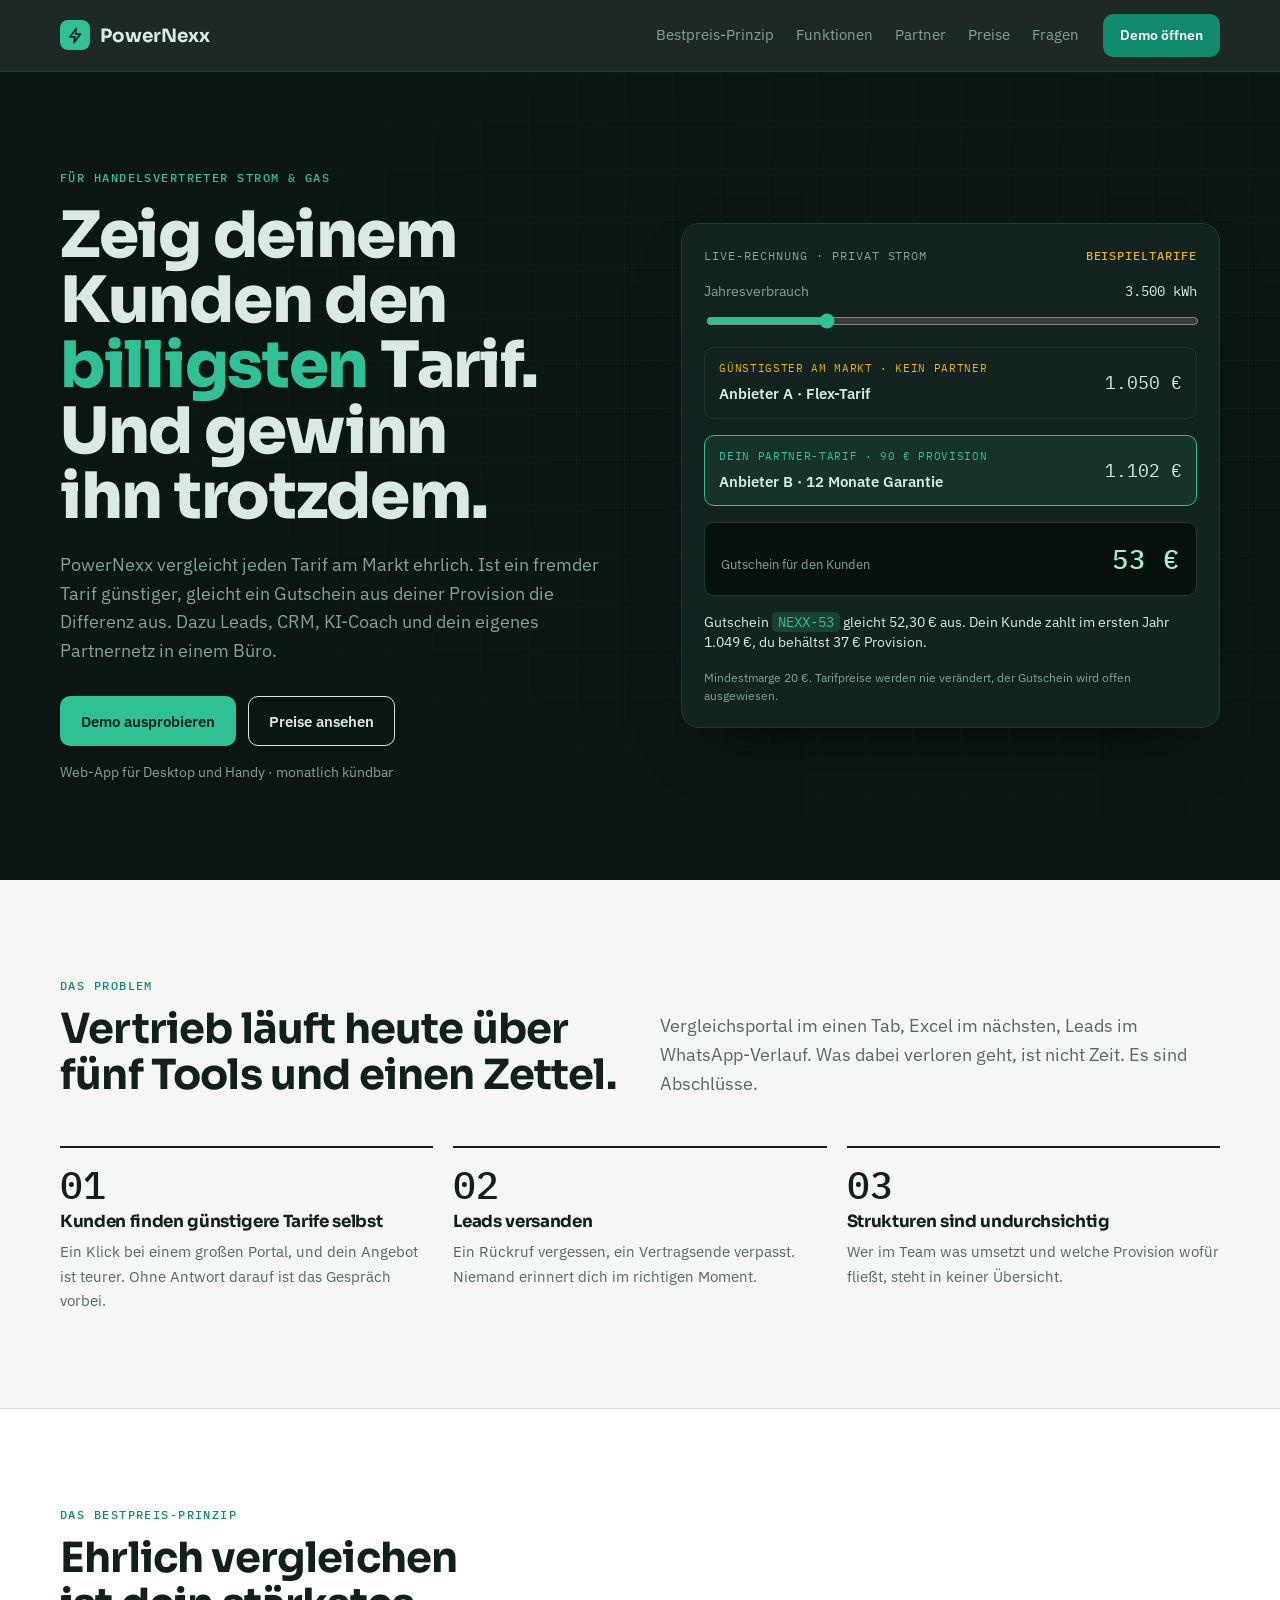
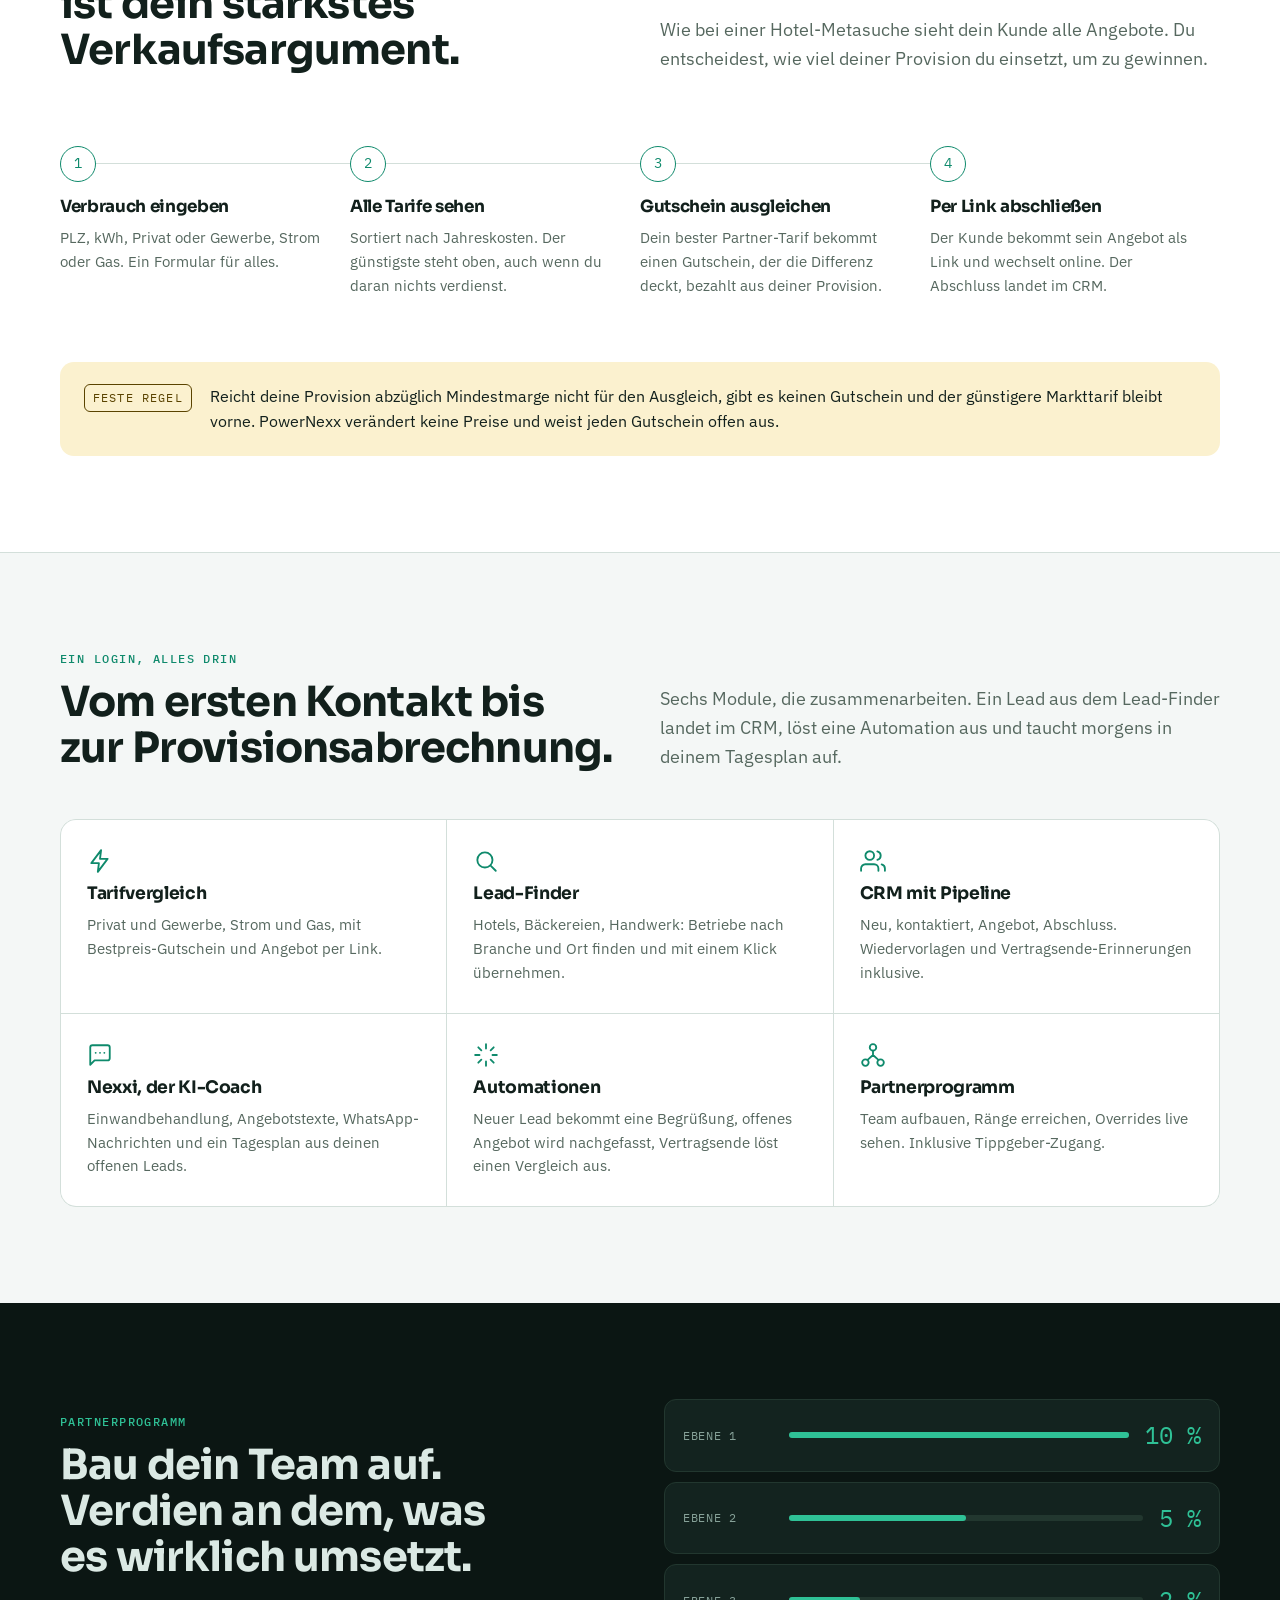
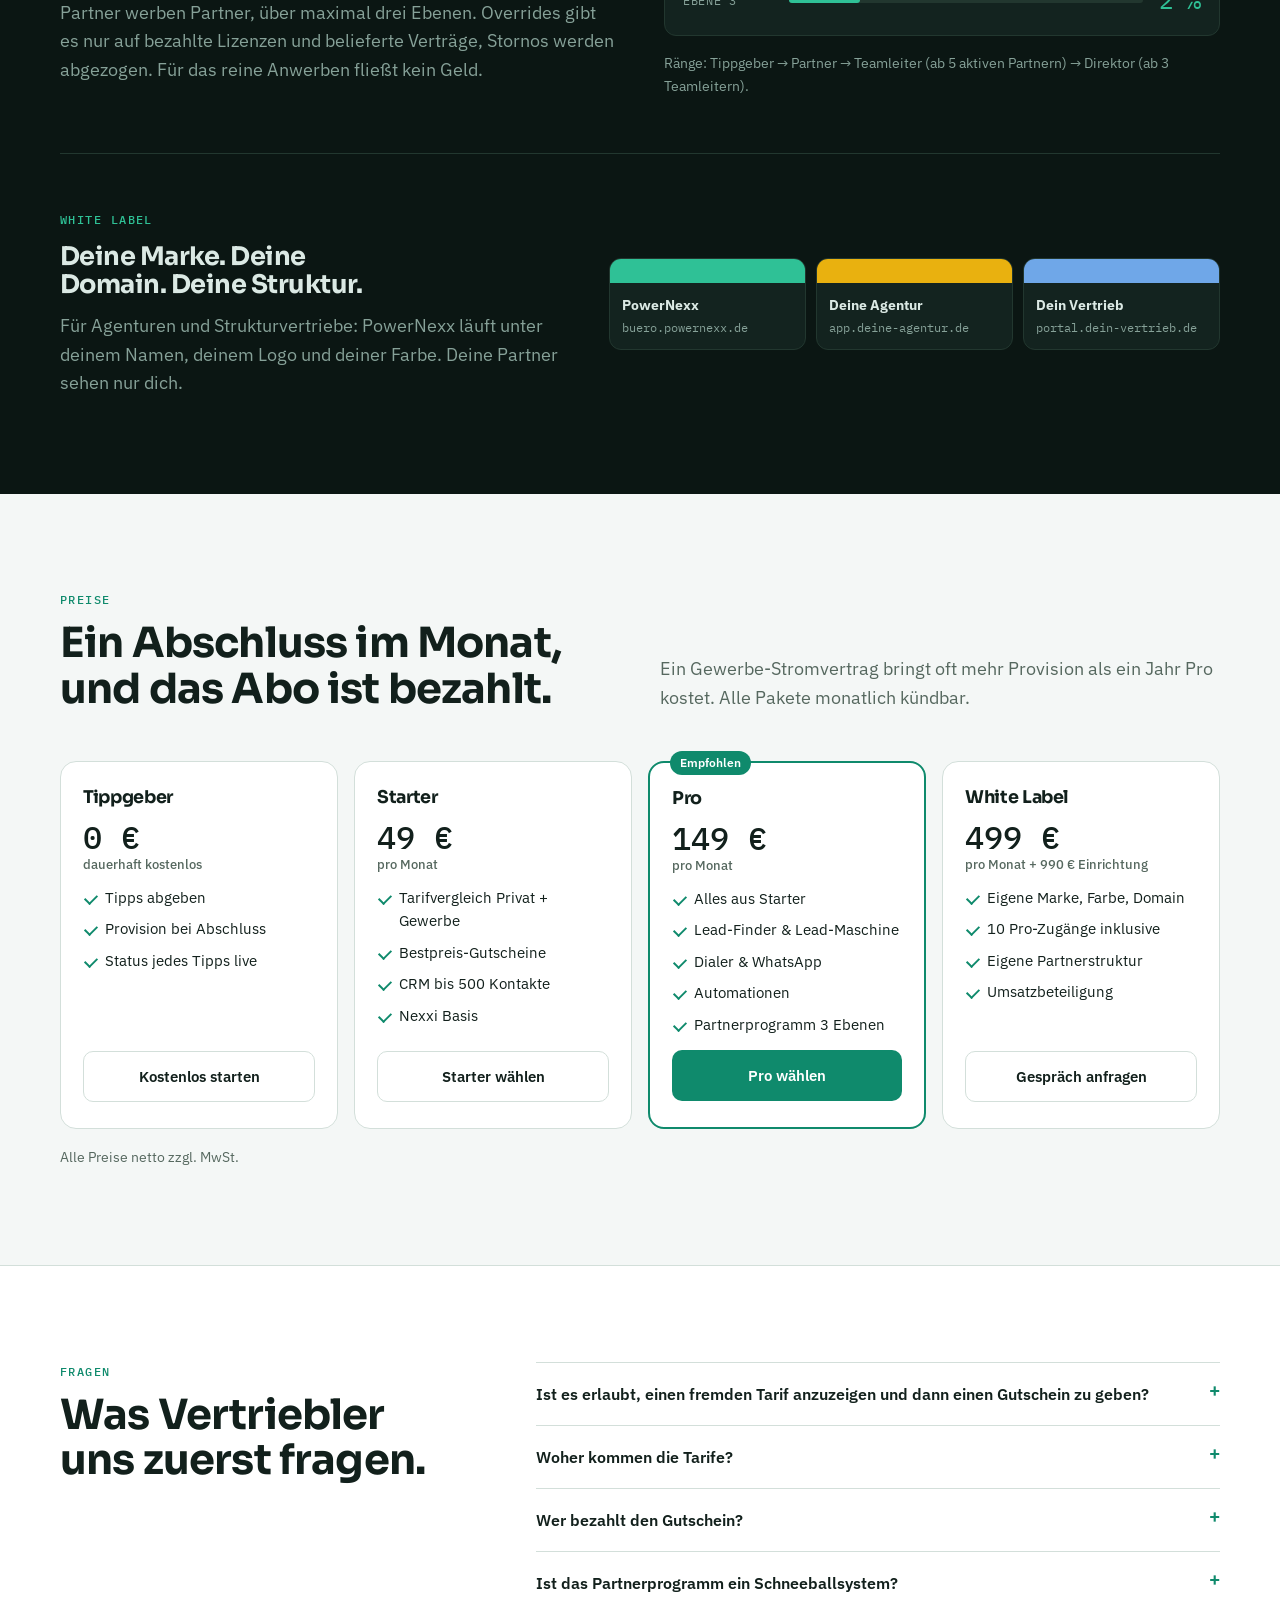
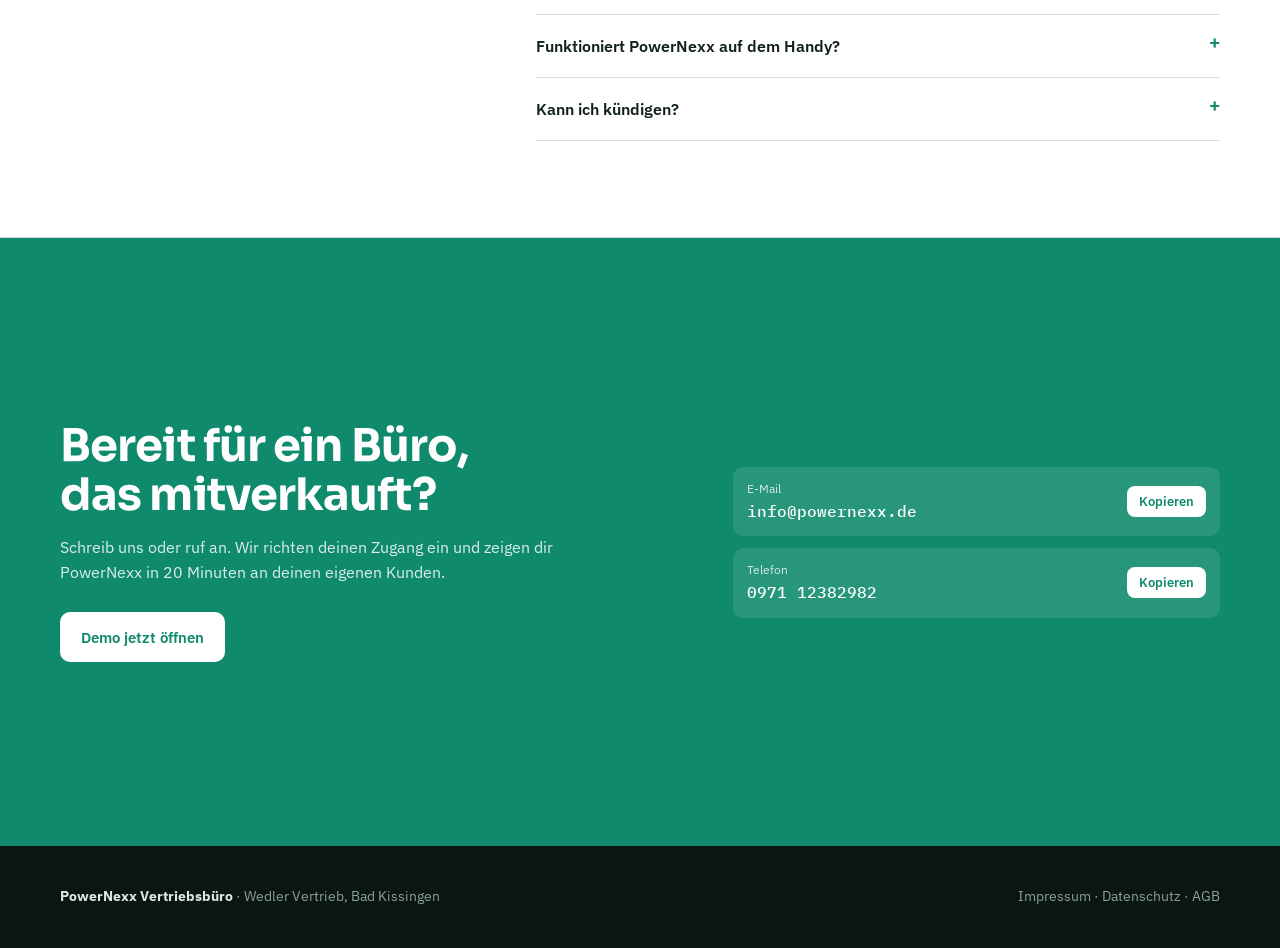
==== vertriebsbuero.html @ 293820f2 "PowerNexx Vertriebsbüro: App und Landingpage Co-Authored-By: Claude Opus 5.5 <noreply@anthropic.com>" ====
<!doctype html>
<html lang="de">
<head>
<meta charset="utf-8">
<meta name="viewport" content="width=device-width,initial-scale=1,viewport-fit=cover">
<style>:root{color-scheme:light;padding-top:env(safe-area-inset-top,0px);padding-bottom:env(safe-area-inset-bottom,0px)}body{margin:0;font:14px system-ui,sans-serif}img{max-width:100%}[hidden]{display:none!important}</style>
</head>
<body>
<title>PowerNexx für Vertriebler</title>
<meta name="claude:viewport-fit-sides" content="cover">
<meta name="description" content="PowerNexx ist das KI-Vertriebsbüro für Handelsvertreter im Energievertrieb: ehrlicher Tarifvergleich mit Bestpreis-Gutschein, Leads, CRM, Automationen und Partnerprogramm.">
<link rel="preconnect" href="https://fonts.googleapis.com">
<link rel="stylesheet" href="https://fonts.googleapis.com/css2?family=Sora:wght@500;600;700;800&family=IBM+Plex+Sans:wght@400;500;600&family=IBM+Plex+Mono:wght@400;500&display=swap">
<style>
/* Layout: a switchboard-dark hero holding a working meter (the product's honesty rule, live),
   then light editorial bands that walk from problem → mechanism → modules → network → price */
:root{
  --bg:#f4f7f6; --paper:#ffffff; --tint:#e8efec; --fg:#12201c; --muted:#56685f; --line:#d3dfda;
  --accent:#0f8a6c; --accent-ink:#ffffff; --accent-soft:#dcf2ea;
  --volt:#e9b10f; --volt-ink:#5a4300; --volt-soft:#fbf1cf;
  --night:#0b1613; --night-2:#13231f; --night-line:#22372f; --night-fg:#dbe9e4; --night-muted:#86a198; --lcd:#9ff0cf;
  --good:#1f8a4c; --bad:#c2413a;
  --f-display:"Sora","Segoe UI",system-ui,sans-serif;
  --f-body:"IBM Plex Sans","Segoe UI",system-ui,sans-serif;
  --f-mono:"IBM Plex Mono",ui-monospace,Menlo,monospace;
}
@media (prefers-color-scheme: dark){:root:not([data-theme="light"]){
  --bg:#0e1714; --paper:#15211d; --tint:#1a2925; --fg:#e4efeb; --muted:#97aba4; --line:#283a34;
  --accent:#2fc196; --accent-ink:#05231a; --accent-soft:#143a30; --volt:#f2c440; --volt-ink:#f2c440; --volt-soft:#3a3115;
  --night:#08110e; --night-2:#101d19; --night-line:#22372f; --good:#4cc283; --bad:#ef746c; color-scheme:dark}}
:root[data-theme="dark"]{
  --bg:#0e1714; --paper:#15211d; --tint:#1a2925; --fg:#e4efeb; --muted:#97aba4; --line:#283a34;
  --accent:#2fc196; --accent-ink:#05231a; --accent-soft:#143a30; --volt:#f2c440; --volt-ink:#f2c440; --volt-soft:#3a3115;
  --night:#08110e; --night-2:#101d19; --night-line:#22372f; --good:#4cc283; --bad:#ef746c; color-scheme:dark}
*{box-sizing:border-box}
body{background:var(--bg);color:var(--fg);font-family:var(--f-body);font-size:16px;line-height:1.6;-webkit-font-smoothing:antialiased}
h1,h2,h3{font-family:var(--f-display);margin:0;text-wrap:balance;letter-spacing:-.02em;line-height:1.1}
p{margin:0}
a{color:inherit}
:focus-visible{outline:2px solid var(--accent);outline-offset:3px;border-radius:4px}
.num{font-family:var(--f-mono);font-variant-numeric:tabular-nums}
.band{padding-left:max(16px,env(safe-area-inset-left,0px));padding-right:max(16px,env(safe-area-inset-right,0px))}
.inner{max-width:1160px;margin:0 auto}
.eyebrow{font-family:var(--f-mono);font-size:.75rem;letter-spacing:.12em;text-transform:uppercase;color:var(--accent);font-weight:500}
.lead{font-size:1.12rem;color:var(--muted);max-width:60ch}
.btn{display:inline-flex;align-items:center;justify-content:center;gap:8px;padding:12px 20px;border-radius:10px;font-weight:600;font-size:.95rem;text-decoration:none;border:1px solid transparent;cursor:pointer;font-family:var(--f-body);white-space:nowrap;transition:transform .15s,filter .15s}
.btn:hover{transform:translateY(-1px)}
.btn.primary{background:var(--accent);color:var(--accent-ink)}
.btn.primary:hover{filter:brightness(1.07)}
.btn.line{border-color:currentColor;background:transparent}

/* top bar */
.top{position:sticky;top:env(safe-area-inset-top,0px);z-index:20;background:color-mix(in srgb,var(--night) 92%,transparent);backdrop-filter:blur(8px);color:var(--night-fg);border-bottom:1px solid var(--night-line)}
body::before{content:"";position:fixed;inset:0 0 auto;height:env(safe-area-inset-top,0px);z-index:21;background:var(--night)}
.top .inner{display:flex;align-items:center;gap:24px;padding-block:14px}
.logo{display:flex;align-items:center;gap:10px;text-decoration:none;font-family:var(--f-display);font-weight:700;font-size:1.15rem}
.logo i{width:30px;height:30px;border-radius:8px;background:#2fc196;display:grid;place-items:center}
.top nav{display:flex;gap:22px;font-size:.92rem;margin-left:auto}
.top nav a{text-decoration:none;color:var(--night-muted)}
.top nav a:hover{color:var(--night-fg)}
.top .btn{padding:9px 16px;font-size:.88rem}

/* hero */
.hero{background:var(--night);color:var(--night-fg);padding-block:72px 88px;position:relative;overflow:hidden}
.hero::after{content:"";position:absolute;inset:0;background-image:linear-gradient(var(--night-line) 1px,transparent 1px),linear-gradient(90deg,var(--night-line) 1px,transparent 1px);background-size:48px 48px;opacity:.35;mask-image:radial-gradient(ellipse at 75% 40%,#000 0%,transparent 65%);pointer-events:none}
.hero .inner{display:grid;grid-template-columns:minmax(0,1.05fr) minmax(0,1fr);gap:56px;align-items:center;position:relative;z-index:1}
.hero h1{font-size:clamp(2.3rem,5.2vw,4rem);font-weight:800;line-height:1.02;margin-top:16px}
.hero h1 em{font-style:normal;color:#2fc196}
.hero .lead{color:var(--night-muted);margin-top:22px}
.hero .ctas{display:flex;gap:12px;flex-wrap:wrap;margin-top:30px}
.hero .btn.primary{background:#2fc196;color:#05231a}
.hero .fine{margin-top:16px;font-size:.85rem;color:var(--night-muted)}
.hero .eyebrow{color:#2fc196}

/* meter */
.meter{background:var(--night-2);border:1px solid var(--night-line);border-radius:18px;padding:22px;display:flex;flex-direction:column;gap:16px;box-shadow:0 30px 60px -30px rgba(0,0,0,.6)}
.meter-head{display:flex;justify-content:space-between;align-items:center;font-family:var(--f-mono);font-size:.75rem;letter-spacing:.08em;text-transform:uppercase;color:var(--night-muted)}
.meter-head b{color:var(--volt);font-weight:500}
.slider{display:flex;flex-direction:column;gap:8px}
.slider label{display:flex;justify-content:space-between;font-size:.85rem;color:var(--night-muted)}
.slider label output{font-family:var(--f-mono);color:var(--night-fg)}
input[type=range]{width:100%;accent-color:#2fc196}
.trow{display:grid;grid-template-columns:minmax(0,1fr) auto;gap:4px 12px;padding:12px 14px;border-radius:10px;border:1px solid var(--night-line);align-items:center}
.trow .who{font-weight:600;font-size:.95rem}
.trow .tag{font-family:var(--f-mono);font-size:.68rem;letter-spacing:.06em;text-transform:uppercase;color:var(--night-muted)}
.trow .cost{font-family:var(--f-mono);font-size:1.15rem;text-align:right;grid-row:1/3;grid-column:2}
.trow.partner{border-color:#2fc196;background:color-mix(in srgb,#2fc196 10%,transparent)}
.trow.cheap .tag{color:var(--volt)}
.trow.partner .tag{color:#2fc196}
.lcd{background:#06100d;border:1px solid var(--night-line);border-radius:10px;padding:14px 16px;display:flex;justify-content:space-between;align-items:baseline;gap:12px}
.lcd span{font-size:.8rem;color:var(--night-muted)}
.lcd b{font-family:var(--f-mono);font-weight:500;font-size:1.7rem;color:var(--lcd);letter-spacing:.04em}
.verdict{font-size:.85rem;line-height:1.5;color:var(--night-fg);min-height:3em}
.verdict code{font-family:var(--f-mono);background:color-mix(in srgb,#2fc196 18%,transparent);color:#2fc196;padding:1px 6px;border-radius:5px}
.verdict.no{color:var(--volt)}
.meter-foot{font-size:.72rem;color:var(--night-muted)}

/* sections */
section.band{padding-block:96px}
.sec-head{display:grid;grid-template-columns:minmax(0,1fr) minmax(0,1fr);gap:40px;align-items:end;margin-bottom:48px}
.sec-head h2{font-size:clamp(1.8rem,3.4vw,2.6rem);margin-top:12px}
.problem{display:grid;grid-template-columns:repeat(3,minmax(0,1fr));gap:20px}
.problem div{border-top:2px solid var(--fg);padding-top:18px;display:flex;flex-direction:column;gap:8px}
.problem b{font-family:var(--f-mono);font-size:2.4rem;font-weight:500;line-height:1}
.problem h3{font-size:1.05rem}
.problem p{color:var(--muted);font-size:.95rem}

.how{background:var(--paper);border-block:1px solid var(--line)}
.steps{display:grid;grid-template-columns:repeat(4,minmax(0,1fr));gap:0;counter-reset:s;position:relative}
.step{padding:24px 22px 24px 0;display:flex;flex-direction:column;gap:10px;position:relative}
.step::before{counter-increment:s;content:counter(s);font-family:var(--f-mono);width:34px;height:34px;border-radius:50%;border:1.5px solid var(--accent);color:var(--accent);display:grid;place-items:center;font-size:.85rem;background:var(--paper);position:relative;z-index:1}
.step::after{content:"";position:absolute;top:41px;left:34px;right:0;height:1.5px;background:var(--line)}
.step:last-child::after{display:none}
.step h3{font-size:1.05rem;margin-top:6px}
.step p{color:var(--muted);font-size:.93rem}
.rule{margin-top:40px;display:grid;grid-template-columns:auto minmax(0,1fr);gap:18px;align-items:start;background:var(--volt-soft);border-radius:14px;padding:22px 24px}
.rule .mark{font-family:var(--f-mono);font-size:.72rem;letter-spacing:.1em;text-transform:uppercase;color:var(--volt-ink);border:1.5px solid currentColor;border-radius:6px;padding:4px 8px;white-space:nowrap}
.rule p{font-size:.98rem}

.modules{display:grid;grid-template-columns:repeat(3,minmax(0,1fr));gap:1px;background:var(--line);border:1px solid var(--line);border-radius:16px;overflow:hidden}
.mod{background:var(--paper);padding:28px 26px;display:flex;flex-direction:column;gap:10px;min-width:0}
.mod svg{width:26px;height:26px;stroke:var(--accent);fill:none;stroke-width:1.7;stroke-linecap:round;stroke-linejoin:round}
.mod h3{font-size:1.08rem}
.mod p{color:var(--muted);font-size:.93rem}

.network{background:var(--night);color:var(--night-fg)}
.network .eyebrow{color:#2fc196}
.network .lead{color:var(--night-muted)}
.net-grid{display:grid;grid-template-columns:minmax(0,1fr) minmax(0,1fr);gap:48px;align-items:center}
.levels{display:flex;flex-direction:column;gap:10px}
.level{display:grid;grid-template-columns:90px minmax(0,1fr) auto;gap:16px;align-items:center;padding:16px 18px;border:1px solid var(--night-line);border-radius:12px;background:var(--night-2)}
.level .lv{font-family:var(--f-mono);font-size:.75rem;color:var(--night-muted);letter-spacing:.06em;text-transform:uppercase}
.level .pct{font-family:var(--f-mono);font-size:1.5rem;color:#2fc196}
.level .bar{height:6px;border-radius:3px;background:#2fc196}
.level .bar-track{background:var(--night-line);border-radius:3px}
.net-note{margin-top:16px;font-size:.88rem;color:var(--night-muted)}
.wl{margin-top:56px;display:grid;grid-template-columns:minmax(0,1fr) minmax(0,1.2fr);gap:40px;align-items:center;border-top:1px solid var(--night-line);padding-top:56px}
.wl-demo{display:flex;gap:10px;flex-wrap:wrap}
.swatch{flex:1;min-width:140px;border-radius:12px;border:1px solid var(--night-line);overflow:hidden;background:var(--night-2)}
.swatch .bar{height:10px}
.swatch div{padding:12px;font-size:.85rem;display:flex;flex-direction:column;gap:2px}
.swatch span{font-family:var(--f-mono);font-size:.72rem;color:var(--night-muted)}

.plans{display:grid;grid-template-columns:repeat(4,minmax(0,1fr));gap:16px}
.plan{background:var(--paper);border:1px solid var(--line);border-radius:16px;padding:26px 22px;display:flex;flex-direction:column;gap:14px;min-width:0}
.plan.pick{border:2px solid var(--accent);position:relative}
.plan.pick::before{content:"Empfohlen";position:absolute;top:-12px;left:20px;background:var(--accent);color:var(--accent-ink);font-size:.72rem;font-weight:600;padding:3px 10px;border-radius:999px}
.plan h3{font-size:1.1rem}
.price{font-family:var(--f-mono);font-size:2rem;font-weight:500;line-height:1}
.price small{font-size:.8rem;color:var(--muted);font-family:var(--f-body);display:block;margin-top:6px}
.plan ul{list-style:none;margin:0;padding:0;display:flex;flex-direction:column;gap:8px;font-size:.92rem}
.plan li{padding-left:22px;position:relative}
.plan li::before{content:"";position:absolute;left:2px;top:.55em;width:10px;height:6px;border-left:2px solid var(--accent);border-bottom:2px solid var(--accent);transform:rotate(-45deg)}
.plan .btn{margin-top:auto}
.plan .btn.line{color:var(--fg);border-color:var(--line)}
.plan .btn.line:hover{border-color:var(--accent)}
.price-note{margin-top:18px;font-size:.85rem;color:var(--muted)}

.faq{display:grid;grid-template-columns:minmax(0,1fr) minmax(0,1.6fr);gap:48px}
details{border-top:1px solid var(--line);padding:18px 0}
details:last-child{border-bottom:1px solid var(--line)}
summary{cursor:pointer;font-weight:600;font-size:1.02rem;list-style:none;display:flex;justify-content:space-between;gap:16px}
summary::-webkit-details-marker{display:none}
summary::after{content:"+";font-family:var(--f-mono);color:var(--accent);font-size:1.2rem;line-height:1}
details[open] summary::after{content:"–"}
details p{margin-top:10px;color:var(--muted);max-width:62ch}

.cta{background:var(--accent);color:var(--accent-ink)}
.cta .inner{display:grid;grid-template-columns:minmax(0,1.3fr) minmax(0,1fr);gap:40px;align-items:center}
.cta h2{font-size:clamp(1.9rem,3.6vw,2.8rem)}
.cta p{margin-top:14px;opacity:.85;max-width:52ch}
.contact{display:flex;flex-direction:column;gap:12px}
.contact-row{display:flex;justify-content:space-between;align-items:center;gap:12px;background:color-mix(in srgb,var(--accent-ink) 10%,transparent);border-radius:10px;padding:12px 14px}
.contact-row span{font-size:.78rem;opacity:.8;display:block}
.contact-row b{font-family:var(--f-mono);font-weight:500;user-select:all;word-break:break-all}
.copy{background:var(--accent-ink);color:var(--accent);border:0;border-radius:8px;padding:7px 12px;font-weight:600;font-size:.82rem;cursor:pointer;font-family:var(--f-body)}
.cta .btn{background:var(--accent-ink);color:var(--accent)}

footer{background:var(--night);color:var(--night-muted);padding-block:40px;font-size:.85rem}
footer .inner{display:flex;justify-content:space-between;gap:20px;flex-wrap:wrap}
footer b{color:var(--night-fg)}
.toast{position:fixed;left:50%;bottom:calc(24px + env(safe-area-inset-bottom,0px));transform:translateX(-50%);background:var(--fg);color:var(--bg);padding:10px 16px;border-radius:8px;font-size:.88rem;z-index:40}

@media (max-width: 960px){
  .hero .inner,.sec-head,.net-grid,.wl,.faq,.cta .inner{grid-template-columns:minmax(0,1fr)}
  .hero{padding-block:48px 64px}
  .hero .inner{gap:40px}
  .steps{grid-template-columns:repeat(2,minmax(0,1fr))}
  .step::after{display:none}
  .modules{grid-template-columns:repeat(2,minmax(0,1fr))}
  .plans{grid-template-columns:repeat(2,minmax(0,1fr))}
  .top nav{display:none}
  .top .btn{margin-left:auto}
  section.band{padding-block:72px}
}
@media (max-width: 600px){
  .problem,.steps,.modules,.plans{grid-template-columns:minmax(0,1fr)}
  .level{grid-template-columns:72px minmax(0,1fr) auto}
  .rule{grid-template-columns:minmax(0,1fr)}
}
@media (prefers-reduced-motion: reduce){*{transition:none!important}}
</style>

<header class="top band">
  <div class="inner">
    <a class="logo" href="#top"><i><svg viewBox="0 0 24 24" width="17" height="17" fill="none" stroke="#05231a" stroke-width="2.4" stroke-linecap="round" stroke-linejoin="round"><path d="M13 2 4 14h7l-1 8 9-12h-7z"/></svg></i>PowerNexx</a>
    <nav aria-label="Seitennavigation">
      <a href="#prinzip">Bestpreis-Prinzip</a>
      <a href="#module">Funktionen</a>
      <a href="#netzwerk">Partner</a>
      <a href="#preise">Preise</a>
      <a href="#fragen">Fragen</a>
    </nav>
    <a class="btn primary" href="https://buero.powernexx.de/"  target="_blank" rel="noopener">Demo öffnen</a>
  </div>
</header>

<main id="top">
<section class="hero band" aria-labelledby="h1">
  <div class="inner">
    <div>
      <div class="eyebrow">Für Handelsvertreter Strom &amp; Gas</div>
      <h1 id="h1">Zeig deinem Kunden den <em>billigsten</em> Tarif. Und gewinn ihn trotzdem.</h1>
      <p class="lead">PowerNexx vergleicht jeden Tarif am Markt ehrlich. Ist ein fremder Tarif günstiger, gleicht ein Gutschein aus deiner Provision die Differenz aus. Dazu Leads, CRM, KI-Coach und dein eigenes Partnernetz in einem Büro.</p>
      <div class="ctas">
        <a class="btn primary" href="https://buero.powernexx.de/"  target="_blank" rel="noopener">Demo ausprobieren</a>
        <a class="btn line" href="#preise">Preise ansehen</a>
      </div>
      <p class="fine">Web-App für Desktop und Handy · monatlich kündbar</p>
    </div>

    <div class="meter" aria-label="Rechenbeispiel Bestpreis-Gutschein">
      <div class="meter-head"><span>Live-Rechnung · Privat Strom</span><b>Beispieltarife</b></div>
      <div class="slider">
        <label for="kwh">Jahresverbrauch <output id="kwhOut" class="num">3.500 kWh</output></label>
        <input type="range" id="kwh" min="1500" max="10000" step="100" value="3500">
      </div>
      <div class="trow cheap"><span class="tag">Günstigster am Markt · kein Partner</span><span class="who">Anbieter A · Flex-Tarif</span><span class="cost" id="cA">1.050 €</span></div>
      <div class="trow partner"><span class="tag">Dein Partner-Tarif · 90 € Provision</span><span class="who">Anbieter B · 12 Monate Garantie</span><span class="cost" id="cB">1.102 €</span></div>
      <div class="lcd"><span>Gutschein für den Kunden</span><b id="lcd">53 €</b></div>
      <p class="verdict" id="verdict"></p>
      <p class="meter-foot">Mindestmarge 20 €. Tarifpreise werden nie verändert, der Gutschein wird offen ausgewiesen.</p>
    </div>
  </div>
</section>

<section class="band" aria-labelledby="h-problem">
  <div class="inner">
    <div class="sec-head">
      <div><div class="eyebrow">Das Problem</div><h2 id="h-problem">Vertrieb läuft heute über fünf Tools und einen Zettel.</h2></div>
      <p class="lead">Vergleichsportal im einen Tab, Excel im nächsten, Leads im WhatsApp-Verlauf. Was dabei verloren geht, ist nicht Zeit. Es sind Abschlüsse.</p>
    </div>
    <div class="problem">
      <div><b>01</b><h3>Kunden finden günstigere Tarife selbst</h3><p>Ein Klick bei einem großen Portal, und dein Angebot ist teurer. Ohne Antwort darauf ist das Gespräch vorbei.</p></div>
      <div><b>02</b><h3>Leads versanden</h3><p>Ein Rückruf vergessen, ein Vertragsende verpasst. Niemand erinnert dich im richtigen Moment.</p></div>
      <div><b>03</b><h3>Strukturen sind undurchsichtig</h3><p>Wer im Team was umsetzt und welche Provision wofür fließt, steht in keiner Übersicht.</p></div>
    </div>
  </div>
</section>

<section class="band how" id="prinzip" aria-labelledby="h-how">
  <div class="inner">
    <div class="sec-head">
      <div><div class="eyebrow">Das Bestpreis-Prinzip</div><h2 id="h-how">Ehrlich vergleichen ist dein stärkstes Verkaufsargument.</h2></div>
      <p class="lead">Wie bei einer Hotel-Metasuche sieht dein Kunde alle Angebote. Du entscheidest, wie viel deiner Provision du einsetzt, um zu gewinnen.</p>
    </div>
    <div class="steps">
      <div class="step"><h3>Verbrauch eingeben</h3><p>PLZ, kWh, Privat oder Gewerbe, Strom oder Gas. Ein Formular für alles.</p></div>
      <div class="step"><h3>Alle Tarife sehen</h3><p>Sortiert nach Jahreskosten. Der günstigste steht oben, auch wenn du daran nichts verdienst.</p></div>
      <div class="step"><h3>Gutschein ausgleichen</h3><p>Dein bester Partner-Tarif bekommt einen Gutschein, der die Differenz deckt, bezahlt aus deiner Provision.</p></div>
      <div class="step"><h3>Per Link abschließen</h3><p>Der Kunde bekommt sein Angebot als Link und wechselt online. Der Abschluss landet im CRM.</p></div>
    </div>
    <div class="rule"><span class="mark">Feste Regel</span><p>Reicht deine Provision abzüglich Mindestmarge nicht für den Ausgleich, gibt es keinen Gutschein und der günstigere Markttarif bleibt vorne. PowerNexx verändert keine Preise und weist jeden Gutschein offen aus.</p></div>
  </div>
</section>

<section class="band" id="module" aria-labelledby="h-mod">
  <div class="inner">
    <div class="sec-head">
      <div><div class="eyebrow">Ein Login, alles drin</div><h2 id="h-mod">Vom ersten Kontakt bis zur Provisionsabrechnung.</h2></div>
      <p class="lead">Sechs Module, die zusammenarbeiten. Ein Lead aus dem Lead-Finder landet im CRM, löst eine Automation aus und taucht morgens in deinem Tagesplan auf.</p>
    </div>
    <div class="modules">
      <div class="mod"><svg viewBox="0 0 24 24"><path d="M13 2 4 14h7l-1 8 9-12h-7z"/></svg><h3>Tarifvergleich</h3><p>Privat und Gewerbe, Strom und Gas, mit Bestpreis-Gutschein und Angebot per Link.</p></div>
      <div class="mod"><svg viewBox="0 0 24 24"><circle cx="11" cy="11" r="7"/><path d="m21 21-4.3-4.3"/></svg><h3>Lead-Finder</h3><p>Hotels, Bäckereien, Handwerk: Betriebe nach Branche und Ort finden und mit einem Klick übernehmen.</p></div>
      <div class="mod"><svg viewBox="0 0 24 24"><path d="M17 21v-2a4 4 0 0 0-4-4H5a4 4 0 0 0-4 4v2"/><circle cx="9" cy="7" r="4"/><path d="M23 21v-2a4 4 0 0 0-3-3.9M16 3.1a4 4 0 0 1 0 7.8"/></svg><h3>CRM mit Pipeline</h3><p>Neu, kontaktiert, Angebot, Abschluss. Wiedervorlagen und Vertragsende-Erinnerungen inklusive.</p></div>
      <div class="mod"><svg viewBox="0 0 24 24"><path d="M21 15a2 2 0 0 1-2 2H7l-4 4V5a2 2 0 0 1 2-2h14a2 2 0 0 1 2 2z"/><path d="M8 10h.01M12 10h.01M16 10h.01"/></svg><h3>Nexxi, der KI-Coach</h3><p>Einwandbehandlung, Angebotstexte, WhatsApp-Nachrichten und ein Tagesplan aus deinen offenen Leads.</p></div>
      <div class="mod"><svg viewBox="0 0 24 24"><path d="M12 2v4M12 18v4M4.9 4.9l2.8 2.8M16.3 16.3l2.8 2.8M2 12h4M18 12h4M4.9 19.1l2.8-2.8M16.3 7.7l2.8-2.8"/></svg><h3>Automationen</h3><p>Neuer Lead bekommt eine Begrüßung, offenes Angebot wird nachgefasst, Vertragsende löst einen Vergleich aus.</p></div>
      <div class="mod"><svg viewBox="0 0 24 24"><circle cx="12" cy="5" r="3"/><circle cx="5" cy="19" r="3"/><circle cx="19" cy="19" r="3"/><path d="M12 8v4M12 12l-5 4.5M12 12l5 4.5"/></svg><h3>Partnerprogramm</h3><p>Team aufbauen, Ränge erreichen, Overrides live sehen. Inklusive Tippgeber-Zugang.</p></div>
    </div>
  </div>
</section>

<section class="band network" id="netzwerk" aria-labelledby="h-net">
  <div class="inner">
    <div class="net-grid">
      <div>
        <div class="eyebrow">Partnerprogramm</div>
        <h2 id="h-net" style="font-size:clamp(1.8rem,3.4vw,2.6rem);margin-top:12px">Bau dein Team auf. Verdien an dem, was es wirklich umsetzt.</h2>
        <p class="lead" style="margin-top:18px">Partner werben Partner, über maximal drei Ebenen. Overrides gibt es nur auf bezahlte Lizenzen und belieferte Verträge, Stornos werden abgezogen. Für das reine Anwerben fließt kein Geld.</p>
      </div>
      <div>
        <div class="levels">
          <div class="level"><span class="lv">Ebene 1</span><div class="bar-track"><div class="bar" style="width:100%"></div></div><span class="pct">10 %</span></div>
          <div class="level"><span class="lv">Ebene 2</span><div class="bar-track"><div class="bar" style="width:50%"></div></div><span class="pct">5 %</span></div>
          <div class="level"><span class="lv">Ebene 3</span><div class="bar-track"><div class="bar" style="width:20%"></div></div><span class="pct">2 %</span></div>
        </div>
        <p class="net-note">Ränge: Tippgeber → Partner → Teamleiter (ab 5 aktiven Partnern) → Direktor (ab 3 Teamleitern).</p>
      </div>
    </div>
    <div class="wl">
      <div>
        <div class="eyebrow">White Label</div>
        <h3 style="font-size:1.6rem;margin-top:12px">Deine Marke. Deine Domain. Deine Struktur.</h3>
        <p class="lead" style="margin-top:14px">Für Agenturen und Strukturvertriebe: PowerNexx läuft unter deinem Namen, deinem Logo und deiner Farbe. Deine Partner sehen nur dich.</p>
      </div>
      <div class="wl-demo" aria-hidden="true">
        <div class="swatch"><div class="bar" style="background:#2fc196"></div><div><b>PowerNexx</b><span>buero.powernexx.de</span></div></div>
        <div class="swatch"><div class="bar" style="background:#e9b10f"></div><div><b>Deine Agentur</b><span>app.deine-agentur.de</span></div></div>
        <div class="swatch"><div class="bar" style="background:#6fa7e8"></div><div><b>Dein Vertrieb</b><span>portal.dein-vertrieb.de</span></div></div>
      </div>
    </div>
  </div>
</section>

<section class="band" id="preise" aria-labelledby="h-price">
  <div class="inner">
    <div class="sec-head">
      <div><div class="eyebrow">Preise</div><h2 id="h-price">Ein Abschluss im Monat, und das Abo ist bezahlt.</h2></div>
      <p class="lead">Ein Gewerbe-Stromvertrag bringt oft mehr Provision als ein Jahr Pro kostet. Alle Pakete monatlich kündbar.</p>
    </div>
    <div class="plans">
      <div class="plan"><h3>Tippgeber</h3><div class="price">0 €<small>dauerhaft kostenlos</small></div><ul><li>Tipps abgeben</li><li>Provision bei Abschluss</li><li>Status jedes Tipps live</li></ul><a class="btn line" href="#kontakt">Kostenlos starten</a></div>
      <div class="plan"><h3>Starter</h3><div class="price">49 €<small>pro Monat</small></div><ul><li>Tarifvergleich Privat + Gewerbe</li><li>Bestpreis-Gutscheine</li><li>CRM bis 500 Kontakte</li><li>Nexxi Basis</li></ul><a class="btn line" href="#kontakt">Starter wählen</a></div>
      <div class="plan pick"><h3>Pro</h3><div class="price">149 €<small>pro Monat</small></div><ul><li>Alles aus Starter</li><li>Lead-Finder &amp; Lead-Maschine</li><li>Dialer &amp; WhatsApp</li><li>Automationen</li><li>Partnerprogramm 3 Ebenen</li></ul><a class="btn primary" href="#kontakt">Pro wählen</a></div>
      <div class="plan"><h3>White Label</h3><div class="price">499 €<small>pro Monat + 990 € Einrichtung</small></div><ul><li>Eigene Marke, Farbe, Domain</li><li>10 Pro-Zugänge inklusive</li><li>Eigene Partnerstruktur</li><li>Umsatzbeteiligung</li></ul><a class="btn line" href="#kontakt">Gespräch anfragen</a></div>
    </div>
    <p class="price-note">Alle Preise netto zzgl. MwSt.</p>
  </div>
</section>

<section class="band how" id="fragen" aria-labelledby="h-faq">
  <div class="inner faq">
    <div><div class="eyebrow">Fragen</div><h2 id="h-faq" style="font-size:clamp(1.8rem,3.4vw,2.6rem);margin-top:12px">Was Vertriebler uns zuerst fragen.</h2></div>
    <div>
      <details><summary>Ist es erlaubt, einen fremden Tarif anzuzeigen und dann einen Gutschein zu geben?</summary><p>Ja, solange alles transparent ist: echte Tarifpreise, offen ausgewiesener Gutschein und ein Hinweis, dass der Vergleich nicht den ganzen Markt abdeckt und provisionsfinanziert ist. Genau so ist PowerNexx gebaut. Für deinen Einzelfall gilt trotzdem: Rechtsberatung holst du bei einem Anwalt.</p></details>
      <details><summary>Woher kommen die Tarife?</summary><p>Über Schnittstellen von Tarifdaten-Anbietern und Lieferanten-Portalen. In der Demo siehst du Beispieltarife, die Anbindung an Live-Daten folgt.</p></details>
      <details><summary>Wer bezahlt den Gutschein?</summary><p>Du, aus deiner Provision. Du legst eine Mindestmarge fest. Ist der Ausgleich teurer, bietet PowerNexx keinen Gutschein an und du entscheidest selbst.</p></details>
      <details><summary>Ist das Partnerprogramm ein Schneeballsystem?</summary><p>Nein. Es gibt höchstens drei Ebenen, und Geld fließt nur aus bezahlten Lizenzen und belieferten Verträgen. Wer nur anwirbt, verdient nichts.</p></details>
      <details><summary>Funktioniert PowerNexx auf dem Handy?</summary><p>Ja. PowerNexx ist eine Web-App und läuft im Browser auf Desktop, Tablet und Smartphone.</p></details>
      <details><summary>Kann ich kündigen?</summary><p>Monatlich. Deine Daten kannst du vorher exportieren.</p></details>
    </div>
  </div>
</section>

<section class="band cta" id="kontakt" aria-labelledby="h-cta">
  <div class="inner" style="padding-block:88px">
    <div>
      <h2 id="h-cta">Bereit für ein Büro, das mitverkauft?</h2>
      <p>Schreib uns oder ruf an. Wir richten deinen Zugang ein und zeigen dir PowerNexx in 20 Minuten an deinen eigenen Kunden.</p>
      <div style="margin-top:26px"><a class="btn" href="https://buero.powernexx.de/"  target="_blank" rel="noopener">Demo jetzt öffnen</a></div>
    </div>
    <div class="contact">
      <div class="contact-row"><div><span>E-Mail</span><b id="mail">info@powernexx.de</b></div><button class="copy" data-copy="mail">Kopieren</button></div>
      <div class="contact-row"><div><span>Telefon</span><b id="tel">0971 12382982</b></div><button class="copy" data-copy="tel">Kopieren</button></div>
    </div>
  </div>
</section>
</main>

<footer class="band">
  <div class="inner">
    <span><b>PowerNexx Vertriebsbüro</b> · Wedler Vertrieb, Bad Kissingen</span>
    <span>Impressum · Datenschutz · AGB</span>
  </div>
</footer>

<script>
(() => {
  const eur = n => new Intl.NumberFormat("de-DE",{style:"currency",currency:"EUR",maximumFractionDigits:0}).format(n);
  const eur2 = n => new Intl.NumberFormat("de-DE",{style:"currency",currency:"EUR"}).format(n);
  const A = {gp:9.00, ap:26.9}, B = {gp:11.90, ap:27.4, prov:90}, MARGE = 20;
  const $ = id => document.getElementById(id);
  function calc(){
    const k = +$("kwh").value;
    const ca = A.gp*12 + A.ap*k/100, cb = B.gp*12 + B.ap*k/100;
    const diff = cb - ca, v = Math.ceil(diff), max = B.prov - MARGE;
    $("kwhOut").textContent = new Intl.NumberFormat("de-DE").format(k) + " kWh";
    $("cA").textContent = eur(ca); $("cB").textContent = eur(cb);
    const vd = $("verdict");
    if (v <= max) {
      $("lcd").textContent = eur(v);
      vd.className = "verdict";
      vd.innerHTML = `Gutschein <code>NEXX-${v}</code> gleicht ${eur2(diff)} aus. Dein Kunde zahlt im ersten Jahr ${eur(cb - v)}, du behältst ${eur(B.prov - v)} Provision.`;
    } else {
      $("lcd").textContent = "–";
      vd.className = "verdict no";
      vd.textContent = `Differenz ${eur2(diff)} ist größer als dein Spielraum von ${eur(max)}. Kein Gutschein, der günstigere Tarif bleibt vorne.`;
    }
  }
  $("kwh").addEventListener("input", calc); calc();

  document.addEventListener("click", async e => {
    const b = e.target.closest("[data-copy]"); if (!b) return;
    const text = $(b.dataset.copy).textContent;
    let ok = false;
    try { await navigator.clipboard.writeText(text); ok = true; } catch {
      const r = document.createRange(); r.selectNodeContents($(b.dataset.copy));
      const s = getSelection(); s.removeAllRanges(); s.addRange(r);
    }
    const t = document.createElement("div"); t.className = "toast"; t.setAttribute("role","status");
    t.textContent = ok ? "Kopiert" : "Markiert, jetzt kopieren"; document.body.appendChild(t);
    setTimeout(() => t.remove(), 2000);
  });
})();
</script>

</body>
</html>
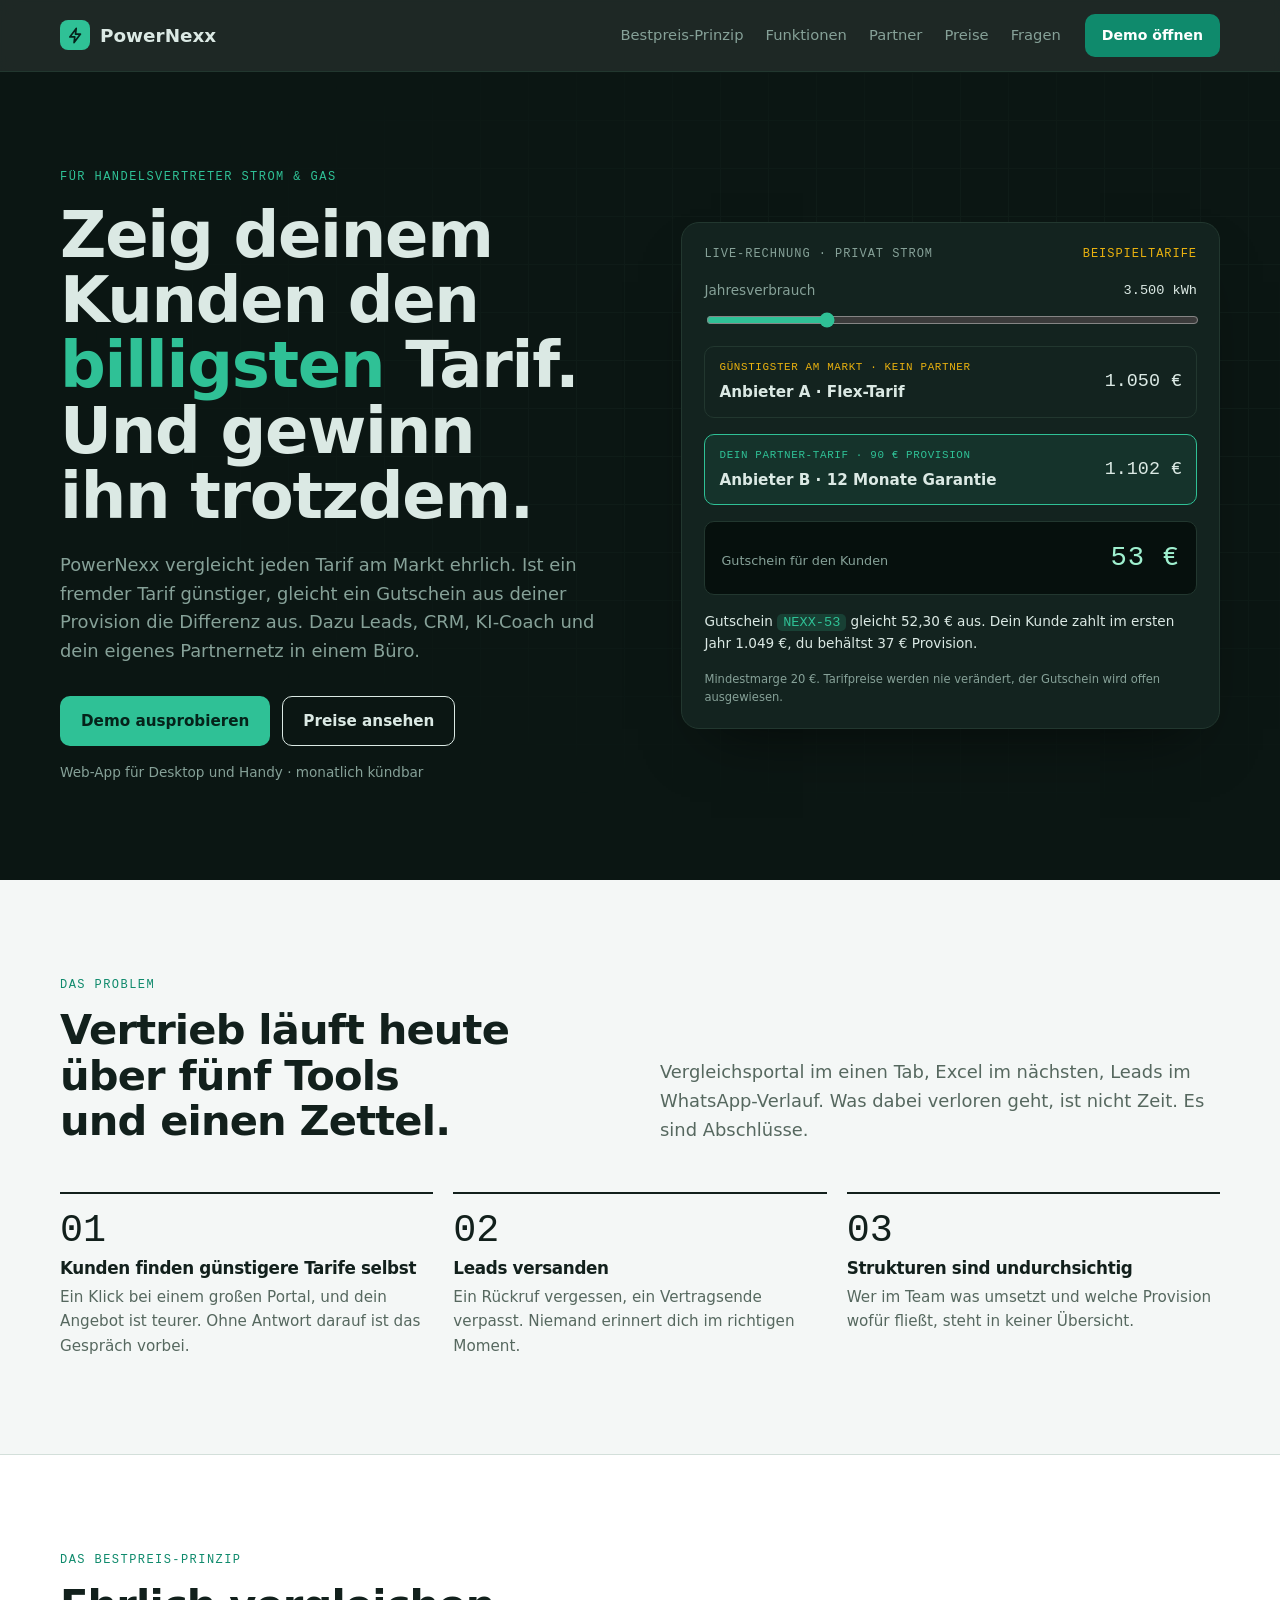
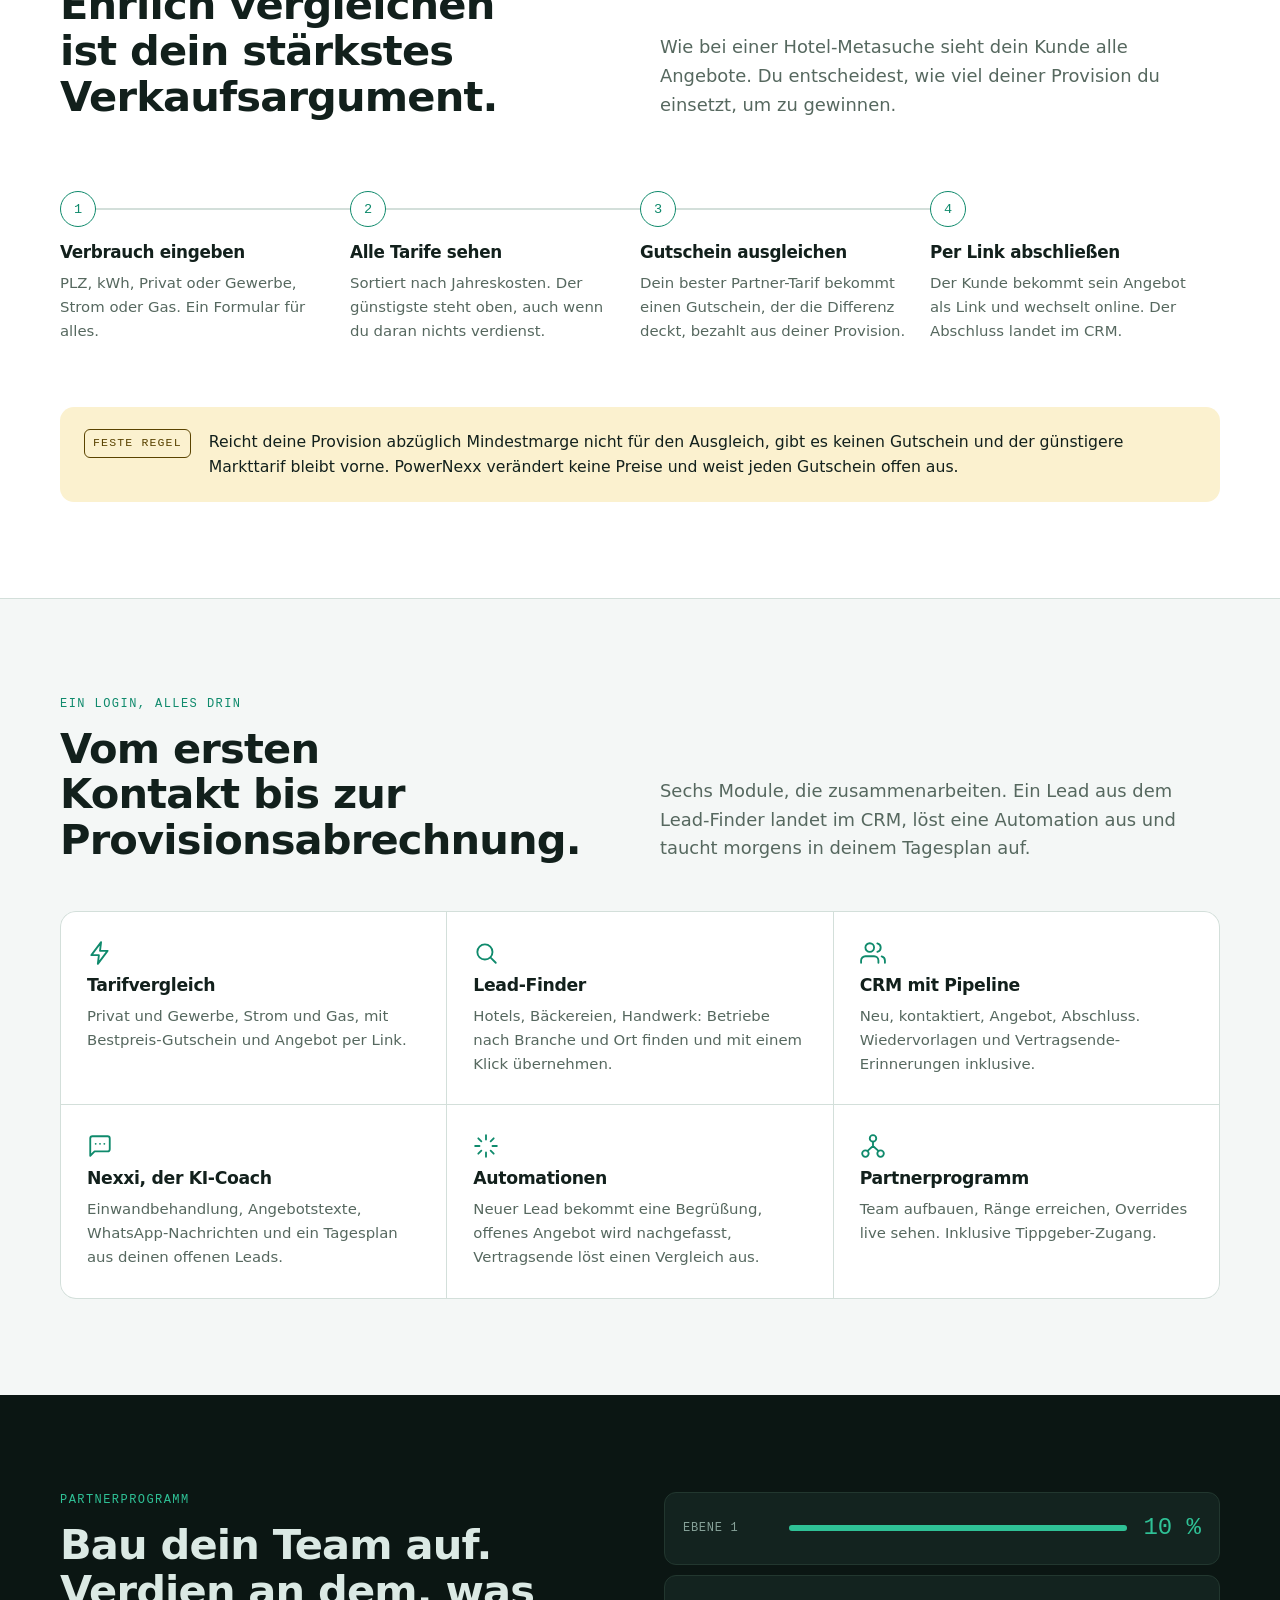
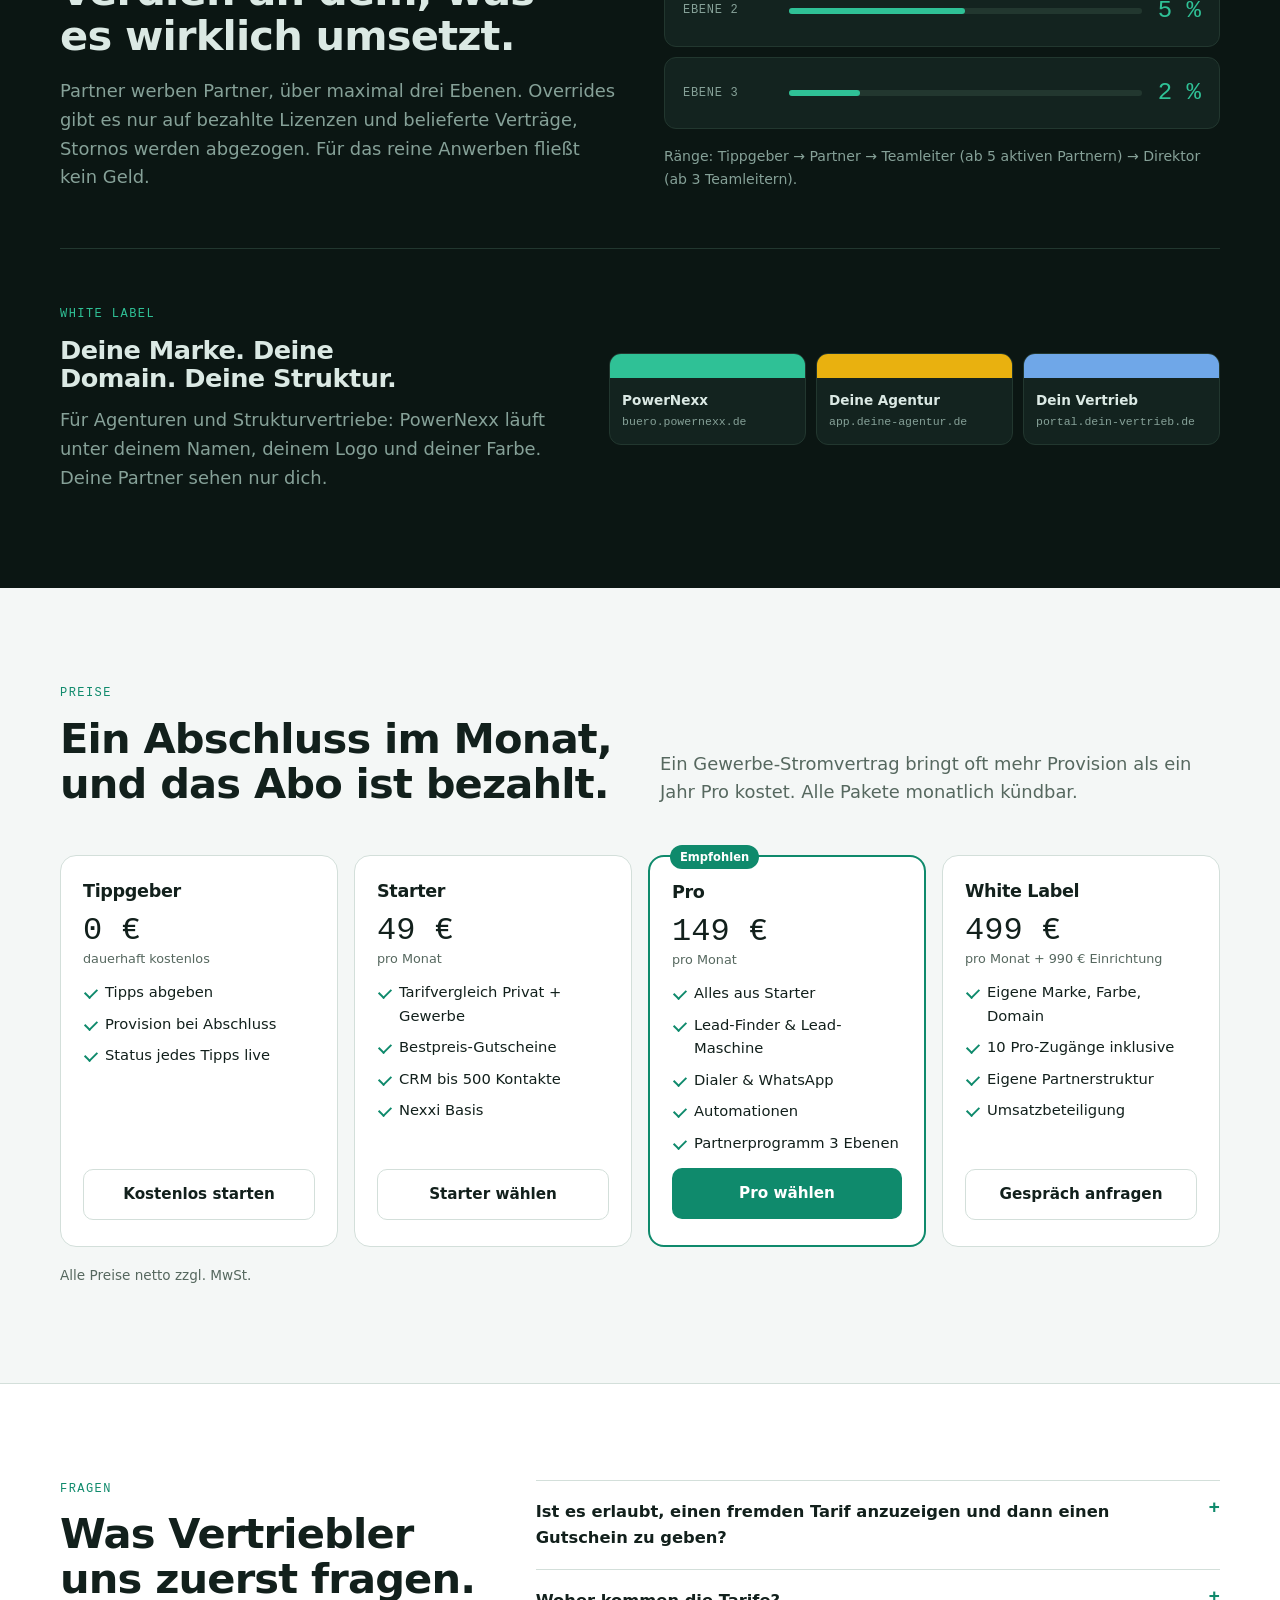
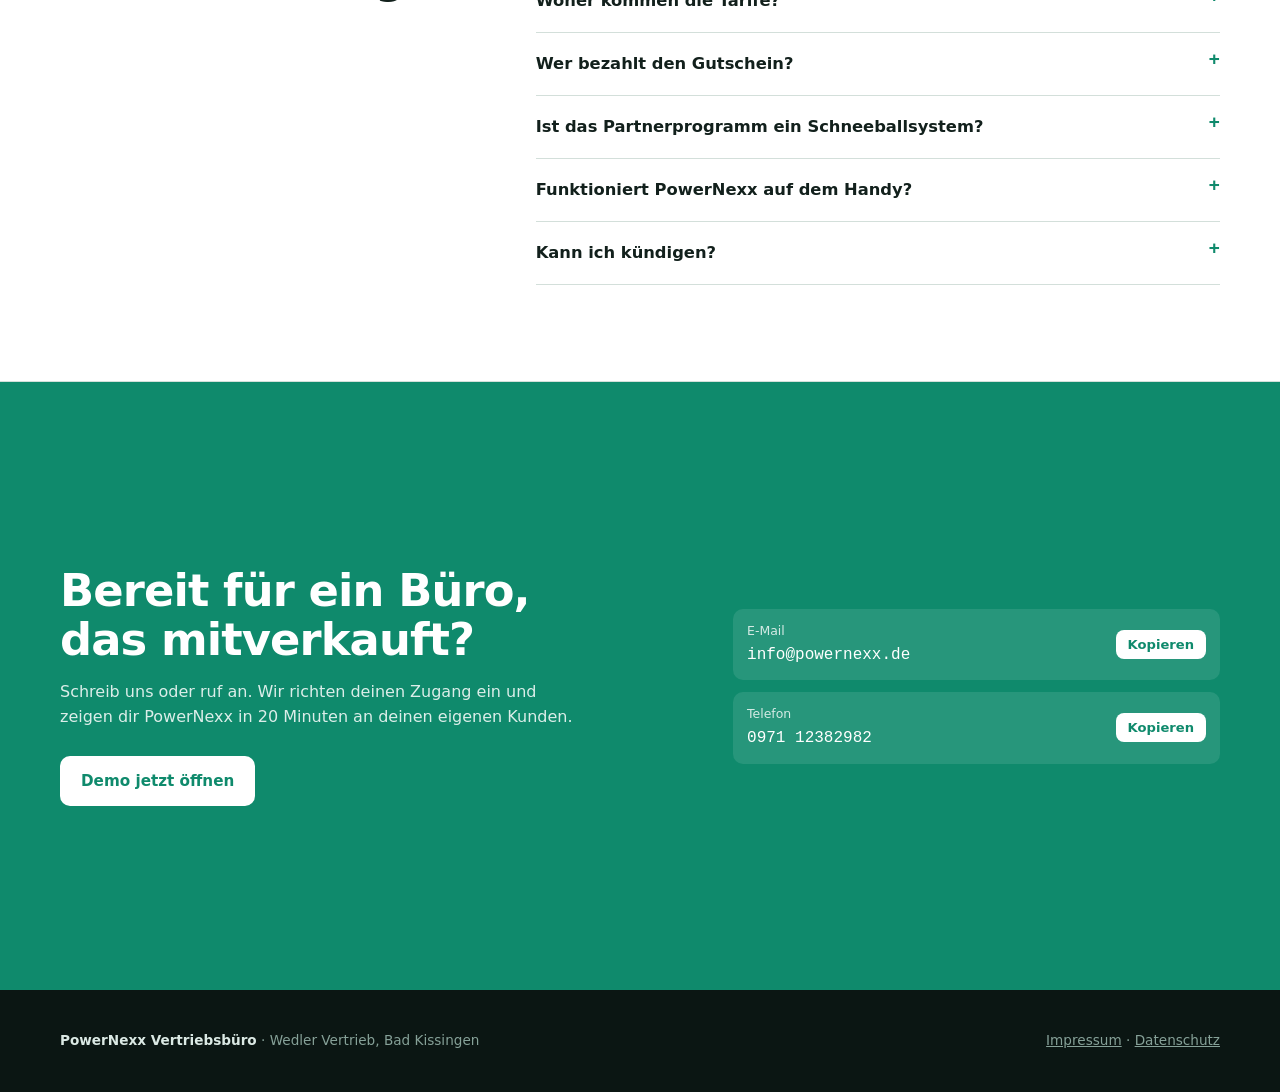
==== commit b38b78f9: "Impressum, Datenschutz und lokal gehostete Schriften Co-Authored-By: Claude Opus 5.5 <noreply@anthro" ====
--- a/vertriebsbuero.html
+++ b/vertriebsbuero.html
@@ -3,14 +3,14 @@
 <head>
 <meta charset="utf-8">
 <meta name="viewport" content="width=device-width,initial-scale=1,viewport-fit=cover">
+<link rel="icon" type="image/png" href="favicon.png">
 <style>:root{color-scheme:light;padding-top:env(safe-area-inset-top,0px);padding-bottom:env(safe-area-inset-bottom,0px)}body{margin:0;font:14px system-ui,sans-serif}img{max-width:100%}[hidden]{display:none!important}</style>
 </head>
 <body>
 <title>PowerNexx für Vertriebler</title>
 <meta name="claude:viewport-fit-sides" content="cover">
 <meta name="description" content="PowerNexx ist das KI-Vertriebsbüro für Handelsvertreter im Energievertrieb: ehrlicher Tarifvergleich mit Bestpreis-Gutschein, Leads, CRM, Automationen und Partnerprogramm.">
-<link rel="preconnect" href="https://fonts.googleapis.com">
-<link rel="stylesheet" href="https://fonts.googleapis.com/css2?family=Sora:wght@500;600;700;800&family=IBM+Plex+Sans:wght@400;500;600&family=IBM+Plex+Mono:wght@400;500&display=swap">
+<link rel="stylesheet" href="fonts/land.css">
 <style>
 /* Layout: a switchboard-dark hero holding a working meter (the product's honesty rule, live),
    then light editorial bands that walk from problem → mechanism → modules → network → price */
@@ -211,7 +211,7 @@
       <a href="#preise">Preise</a>
       <a href="#fragen">Fragen</a>
     </nav>
-    <a class="btn primary" href="https://buero.powernexx.de/"  target="_blank" rel="noopener">Demo öffnen</a>
+    <a class="btn primary" href="https://buero.powernexx.de/" target="_blank" rel="noopener">Demo öffnen</a>
   </div>
 </header>
 
@@ -223,7 +223,7 @@
       <h1 id="h1">Zeig deinem Kunden den <em>billigsten</em> Tarif. Und gewinn ihn trotzdem.</h1>
       <p class="lead">PowerNexx vergleicht jeden Tarif am Markt ehrlich. Ist ein fremder Tarif günstiger, gleicht ein Gutschein aus deiner Provision die Differenz aus. Dazu Leads, CRM, KI-Coach und dein eigenes Partnernetz in einem Büro.</p>
       <div class="ctas">
-        <a class="btn primary" href="https://buero.powernexx.de/"  target="_blank" rel="noopener">Demo ausprobieren</a>
+        <a class="btn primary" href="https://buero.powernexx.de/" target="_blank" rel="noopener">Demo ausprobieren</a>
         <a class="btn line" href="#preise">Preise ansehen</a>
       </div>
       <p class="fine">Web-App für Desktop und Handy · monatlich kündbar</p>
@@ -358,7 +358,7 @@
     <div>
       <h2 id="h-cta">Bereit für ein Büro, das mitverkauft?</h2>
       <p>Schreib uns oder ruf an. Wir richten deinen Zugang ein und zeigen dir PowerNexx in 20 Minuten an deinen eigenen Kunden.</p>
-      <div style="margin-top:26px"><a class="btn" href="https://buero.powernexx.de/"  target="_blank" rel="noopener">Demo jetzt öffnen</a></div>
+      <div style="margin-top:26px"><a class="btn" href="https://buero.powernexx.de/" target="_blank" rel="noopener">Demo jetzt öffnen</a></div>
     </div>
     <div class="contact">
       <div class="contact-row"><div><span>E-Mail</span><b id="mail">info@powernexx.de</b></div><button class="copy" data-copy="mail">Kopieren</button></div>
@@ -371,7 +371,7 @@
 <footer class="band">
   <div class="inner">
     <span><b>PowerNexx Vertriebsbüro</b> · Wedler Vertrieb, Bad Kissingen</span>
-    <span>Impressum · Datenschutz · AGB</span>
+    <span><a href="/impressum">Impressum</a> · <a href="/datenschutz">Datenschutz</a></span>
   </div>
 </footer>
 
--- a/fonts/land.css
+++ b/fonts/land.css
@@ -0,0 +1,342 @@
+/* cyrillic-ext */
+@font-face {
+  font-family: 'IBM Plex Mono';
+  font-style: normal;
+  font-weight: 400;
+  font-display: swap;
+  src: url(fonts/3a6be21f097b.woff2) format('woff2');
+  unicode-range: U+0460-052F, U+1C80-1C8A, U+20B4, U+2DE0-2DFF, U+A640-A69F, U+FE2E-FE2F;
+}
+/* cyrillic */
+@font-face {
+  font-family: 'IBM Plex Mono';
+  font-style: normal;
+  font-weight: 400;
+  font-display: swap;
+  src: url(fonts/c969eaacfe59.woff2) format('woff2');
+  unicode-range: U+0301, U+0400-045F, U+0490-0491, U+04B0-04B1, U+2116;
+}
+/* vietnamese */
+@font-face {
+  font-family: 'IBM Plex Mono';
+  font-style: normal;
+  font-weight: 400;
+  font-display: swap;
+  src: url(fonts/ef6e627b477f.woff2) format('woff2');
+  unicode-range: U+0102-0103, U+0110-0111, U+0128-0129, U+0168-0169, U+01A0-01A1, U+01AF-01B0, U+0300-0301, U+0303-0304, U+0308-0309, U+0323, U+0329, U+1EA0-1EF9, U+20AB;
+}
+/* latin-ext */
+@font-face {
+  font-family: 'IBM Plex Mono';
+  font-style: normal;
+  font-weight: 400;
+  font-display: swap;
+  src: url(fonts/9994c10a22bc.woff2) format('woff2');
+  unicode-range: U+0100-02BA, U+02BD-02C5, U+02C7-02CC, U+02CE-02D7, U+02DD-02FF, U+0304, U+0308, U+0329, U+1D00-1DBF, U+1E00-1E9F, U+1EF2-1EFF, U+2020, U+20A0-20AB, U+20AD-20C4, U+2113, U+2C60-2C7F, U+A720-A7FF;
+}
+/* latin */
+@font-face {
+  font-family: 'IBM Plex Mono';
+  font-style: normal;
+  font-weight: 400;
+  font-display: swap;
+  src: url(fonts/d7731959c422.woff2) format('woff2');
+  unicode-range: U+0000-00FF, U+0131, U+0152-0153, U+02BB-02BC, U+02C6, U+02DA, U+02DC, U+0304, U+0308, U+0329, U+2000-206F, U+20AC, U+2122, U+2191, U+2193, U+2212, U+2215, U+FEFF, U+FFFD;
+}
+/* cyrillic-ext */
+@font-face {
+  font-family: 'IBM Plex Mono';
+  font-style: normal;
+  font-weight: 500;
+  font-display: swap;
+  src: url(fonts/1321c7022380.woff2) format('woff2');
+  unicode-range: U+0460-052F, U+1C80-1C8A, U+20B4, U+2DE0-2DFF, U+A640-A69F, U+FE2E-FE2F;
+}
+/* cyrillic */
+@font-face {
+  font-family: 'IBM Plex Mono';
+  font-style: normal;
+  font-weight: 500;
+  font-display: swap;
+  src: url(fonts/b98a45235fca.woff2) format('woff2');
+  unicode-range: U+0301, U+0400-045F, U+0490-0491, U+04B0-04B1, U+2116;
+}
+/* vietnamese */
+@font-face {
+  font-family: 'IBM Plex Mono';
+  font-style: normal;
+  font-weight: 500;
+  font-display: swap;
+  src: url(fonts/d9a6454f3d6e.woff2) format('woff2');
+  unicode-range: U+0102-0103, U+0110-0111, U+0128-0129, U+0168-0169, U+01A0-01A1, U+01AF-01B0, U+0300-0301, U+0303-0304, U+0308-0309, U+0323, U+0329, U+1EA0-1EF9, U+20AB;
+}
+/* latin-ext */
+@font-face {
+  font-family: 'IBM Plex Mono';
+  font-style: normal;
+  font-weight: 500;
+  font-display: swap;
+  src: url(fonts/60d1ee22a27c.woff2) format('woff2');
+  unicode-range: U+0100-02BA, U+02BD-02C5, U+02C7-02CC, U+02CE-02D7, U+02DD-02FF, U+0304, U+0308, U+0329, U+1D00-1DBF, U+1E00-1E9F, U+1EF2-1EFF, U+2020, U+20A0-20AB, U+20AD-20C4, U+2113, U+2C60-2C7F, U+A720-A7FF;
+}
+/* latin */
+@font-face {
+  font-family: 'IBM Plex Mono';
+  font-style: normal;
+  font-weight: 500;
+  font-display: swap;
+  src: url(fonts/8d0aead6b2c4.woff2) format('woff2');
+  unicode-range: U+0000-00FF, U+0131, U+0152-0153, U+02BB-02BC, U+02C6, U+02DA, U+02DC, U+0304, U+0308, U+0329, U+2000-206F, U+20AC, U+2122, U+2191, U+2193, U+2212, U+2215, U+FEFF, U+FFFD;
+}
+/* cyrillic-ext */
+@font-face {
+  font-family: 'IBM Plex Sans';
+  font-style: normal;
+  font-weight: 400;
+  font-stretch: 100%;
+  font-display: swap;
+  src: url(fonts/38eb6768b093.woff2) format('woff2');
+  unicode-range: U+0460-052F, U+1C80-1C8A, U+20B4, U+2DE0-2DFF, U+A640-A69F, U+FE2E-FE2F;
+}
+/* cyrillic */
+@font-face {
+  font-family: 'IBM Plex Sans';
+  font-style: normal;
+  font-weight: 400;
+  font-stretch: 100%;
+  font-display: swap;
+  src: url(fonts/1db1b034a522.woff2) format('woff2');
+  unicode-range: U+0301, U+0400-045F, U+0490-0491, U+04B0-04B1, U+2116;
+}
+/* greek */
+@font-face {
+  font-family: 'IBM Plex Sans';
+  font-style: normal;
+  font-weight: 400;
+  font-stretch: 100%;
+  font-display: swap;
+  src: url(fonts/550480705bed.woff2) format('woff2');
+  unicode-range: U+0370-0377, U+037A-037F, U+0384-038A, U+038C, U+038E-03A1, U+03A3-03FF;
+}
+/* vietnamese */
+@font-face {
+  font-family: 'IBM Plex Sans';
+  font-style: normal;
+  font-weight: 400;
+  font-stretch: 100%;
+  font-display: swap;
+  src: url(fonts/65aadea1870b.woff2) format('woff2');
+  unicode-range: U+0102-0103, U+0110-0111, U+0128-0129, U+0168-0169, U+01A0-01A1, U+01AF-01B0, U+0300-0301, U+0303-0304, U+0308-0309, U+0323, U+0329, U+1EA0-1EF9, U+20AB;
+}
+/* latin-ext */
+@font-face {
+  font-family: 'IBM Plex Sans';
+  font-style: normal;
+  font-weight: 400;
+  font-stretch: 100%;
+  font-display: swap;
+  src: url(fonts/05d29bfef798.woff2) format('woff2');
+  unicode-range: U+0100-02BA, U+02BD-02C5, U+02C7-02CC, U+02CE-02D7, U+02DD-02FF, U+0304, U+0308, U+0329, U+1D00-1DBF, U+1E00-1E9F, U+1EF2-1EFF, U+2020, U+20A0-20AB, U+20AD-20C4, U+2113, U+2C60-2C7F, U+A720-A7FF;
+}
+/* latin */
+@font-face {
+  font-family: 'IBM Plex Sans';
+  font-style: normal;
+  font-weight: 400;
+  font-stretch: 100%;
+  font-display: swap;
+  src: url(fonts/118b756c5f7c.woff2) format('woff2');
+  unicode-range: U+0000-00FF, U+0131, U+0152-0153, U+02BB-02BC, U+02C6, U+02DA, U+02DC, U+0304, U+0308, U+0329, U+2000-206F, U+20AC, U+2122, U+2191, U+2193, U+2212, U+2215, U+FEFF, U+FFFD;
+}
+/* cyrillic-ext */
+@font-face {
+  font-family: 'IBM Plex Sans';
+  font-style: normal;
+  font-weight: 500;
+  font-stretch: 100%;
+  font-display: swap;
+  src: url(fonts/38eb6768b093.woff2) format('woff2');
+  unicode-range: U+0460-052F, U+1C80-1C8A, U+20B4, U+2DE0-2DFF, U+A640-A69F, U+FE2E-FE2F;
+}
+/* cyrillic */
+@font-face {
+  font-family: 'IBM Plex Sans';
+  font-style: normal;
+  font-weight: 500;
+  font-stretch: 100%;
+  font-display: swap;
+  src: url(fonts/1db1b034a522.woff2) format('woff2');
+  unicode-range: U+0301, U+0400-045F, U+0490-0491, U+04B0-04B1, U+2116;
+}
+/* greek */
+@font-face {
+  font-family: 'IBM Plex Sans';
+  font-style: normal;
+  font-weight: 500;
+  font-stretch: 100%;
+  font-display: swap;
+  src: url(fonts/550480705bed.woff2) format('woff2');
+  unicode-range: U+0370-0377, U+037A-037F, U+0384-038A, U+038C, U+038E-03A1, U+03A3-03FF;
+}
+/* vietnamese */
+@font-face {
+  font-family: 'IBM Plex Sans';
+  font-style: normal;
+  font-weight: 500;
+  font-stretch: 100%;
+  font-display: swap;
+  src: url(fonts/65aadea1870b.woff2) format('woff2');
+  unicode-range: U+0102-0103, U+0110-0111, U+0128-0129, U+0168-0169, U+01A0-01A1, U+01AF-01B0, U+0300-0301, U+0303-0304, U+0308-0309, U+0323, U+0329, U+1EA0-1EF9, U+20AB;
+}
+/* latin-ext */
+@font-face {
+  font-family: 'IBM Plex Sans';
+  font-style: normal;
+  font-weight: 500;
+  font-stretch: 100%;
+  font-display: swap;
+  src: url(fonts/05d29bfef798.woff2) format('woff2');
+  unicode-range: U+0100-02BA, U+02BD-02C5, U+02C7-02CC, U+02CE-02D7, U+02DD-02FF, U+0304, U+0308, U+0329, U+1D00-1DBF, U+1E00-1E9F, U+1EF2-1EFF, U+2020, U+20A0-20AB, U+20AD-20C4, U+2113, U+2C60-2C7F, U+A720-A7FF;
+}
+/* latin */
+@font-face {
+  font-family: 'IBM Plex Sans';
+  font-style: normal;
+  font-weight: 500;
+  font-stretch: 100%;
+  font-display: swap;
+  src: url(fonts/118b756c5f7c.woff2) format('woff2');
+  unicode-range: U+0000-00FF, U+0131, U+0152-0153, U+02BB-02BC, U+02C6, U+02DA, U+02DC, U+0304, U+0308, U+0329, U+2000-206F, U+20AC, U+2122, U+2191, U+2193, U+2212, U+2215, U+FEFF, U+FFFD;
+}
+/* cyrillic-ext */
+@font-face {
+  font-family: 'IBM Plex Sans';
+  font-style: normal;
+  font-weight: 600;
+  font-stretch: 100%;
+  font-display: swap;
+  src: url(fonts/38eb6768b093.woff2) format('woff2');
+  unicode-range: U+0460-052F, U+1C80-1C8A, U+20B4, U+2DE0-2DFF, U+A640-A69F, U+FE2E-FE2F;
+}
+/* cyrillic */
+@font-face {
+  font-family: 'IBM Plex Sans';
+  font-style: normal;
+  font-weight: 600;
+  font-stretch: 100%;
+  font-display: swap;
+  src: url(fonts/1db1b034a522.woff2) format('woff2');
+  unicode-range: U+0301, U+0400-045F, U+0490-0491, U+04B0-04B1, U+2116;
+}
+/* greek */
+@font-face {
+  font-family: 'IBM Plex Sans';
+  font-style: normal;
+  font-weight: 600;
+  font-stretch: 100%;
+  font-display: swap;
+  src: url(fonts/550480705bed.woff2) format('woff2');
+  unicode-range: U+0370-0377, U+037A-037F, U+0384-038A, U+038C, U+038E-03A1, U+03A3-03FF;
+}
+/* vietnamese */
+@font-face {
+  font-family: 'IBM Plex Sans';
+  font-style: normal;
+  font-weight: 600;
+  font-stretch: 100%;
+  font-display: swap;
+  src: url(fonts/65aadea1870b.woff2) format('woff2');
+  unicode-range: U+0102-0103, U+0110-0111, U+0128-0129, U+0168-0169, U+01A0-01A1, U+01AF-01B0, U+0300-0301, U+0303-0304, U+0308-0309, U+0323, U+0329, U+1EA0-1EF9, U+20AB;
+}
+/* latin-ext */
+@font-face {
+  font-family: 'IBM Plex Sans';
+  font-style: normal;
+  font-weight: 600;
+  font-stretch: 100%;
+  font-display: swap;
+  src: url(fonts/05d29bfef798.woff2) format('woff2');
+  unicode-range: U+0100-02BA, U+02BD-02C5, U+02C7-02CC, U+02CE-02D7, U+02DD-02FF, U+0304, U+0308, U+0329, U+1D00-1DBF, U+1E00-1E9F, U+1EF2-1EFF, U+2020, U+20A0-20AB, U+20AD-20C4, U+2113, U+2C60-2C7F, U+A720-A7FF;
+}
+/* latin */
+@font-face {
+  font-family: 'IBM Plex Sans';
+  font-style: normal;
+  font-weight: 600;
+  font-stretch: 100%;
+  font-display: swap;
+  src: url(fonts/118b756c5f7c.woff2) format('woff2');
+  unicode-range: U+0000-00FF, U+0131, U+0152-0153, U+02BB-02BC, U+02C6, U+02DA, U+02DC, U+0304, U+0308, U+0329, U+2000-206F, U+20AC, U+2122, U+2191, U+2193, U+2212, U+2215, U+FEFF, U+FFFD;
+}
+/* latin-ext */
+@font-face {
+  font-family: 'Sora';
+  font-style: normal;
+  font-weight: 500;
+  font-display: swap;
+  src: url(fonts/e4351af1d381.woff2) format('woff2');
+  unicode-range: U+0100-02BA, U+02BD-02C5, U+02C7-02CC, U+02CE-02D7, U+02DD-02FF, U+0304, U+0308, U+0329, U+1D00-1DBF, U+1E00-1E9F, U+1EF2-1EFF, U+2020, U+20A0-20AB, U+20AD-20C4, U+2113, U+2C60-2C7F, U+A720-A7FF;
+}
+/* latin */
+@font-face {
+  font-family: 'Sora';
+  font-style: normal;
+  font-weight: 500;
+  font-display: swap;
+  src: url(fonts/29535cba32cf.woff2) format('woff2');
+  unicode-range: U+0000-00FF, U+0131, U+0152-0153, U+02BB-02BC, U+02C6, U+02DA, U+02DC, U+0304, U+0308, U+0329, U+2000-206F, U+20AC, U+2122, U+2191, U+2193, U+2212, U+2215, U+FEFF, U+FFFD;
+}
+/* latin-ext */
+@font-face {
+  font-family: 'Sora';
+  font-style: normal;
+  font-weight: 600;
+  font-display: swap;
+  src: url(fonts/e4351af1d381.woff2) format('woff2');
+  unicode-range: U+0100-02BA, U+02BD-02C5, U+02C7-02CC, U+02CE-02D7, U+02DD-02FF, U+0304, U+0308, U+0329, U+1D00-1DBF, U+1E00-1E9F, U+1EF2-1EFF, U+2020, U+20A0-20AB, U+20AD-20C4, U+2113, U+2C60-2C7F, U+A720-A7FF;
+}
+/* latin */
+@font-face {
+  font-family: 'Sora';
+  font-style: normal;
+  font-weight: 600;
+  font-display: swap;
+  src: url(fonts/29535cba32cf.woff2) format('woff2');
+  unicode-range: U+0000-00FF, U+0131, U+0152-0153, U+02BB-02BC, U+02C6, U+02DA, U+02DC, U+0304, U+0308, U+0329, U+2000-206F, U+20AC, U+2122, U+2191, U+2193, U+2212, U+2215, U+FEFF, U+FFFD;
+}
+/* latin-ext */
+@font-face {
+  font-family: 'Sora';
+  font-style: normal;
+  font-weight: 700;
+  font-display: swap;
+  src: url(fonts/e4351af1d381.woff2) format('woff2');
+  unicode-range: U+0100-02BA, U+02BD-02C5, U+02C7-02CC, U+02CE-02D7, U+02DD-02FF, U+0304, U+0308, U+0329, U+1D00-1DBF, U+1E00-1E9F, U+1EF2-1EFF, U+2020, U+20A0-20AB, U+20AD-20C4, U+2113, U+2C60-2C7F, U+A720-A7FF;
+}
+/* latin */
+@font-face {
+  font-family: 'Sora';
+  font-style: normal;
+  font-weight: 700;
+  font-display: swap;
+  src: url(fonts/29535cba32cf.woff2) format('woff2');
+  unicode-range: U+0000-00FF, U+0131, U+0152-0153, U+02BB-02BC, U+02C6, U+02DA, U+02DC, U+0304, U+0308, U+0329, U+2000-206F, U+20AC, U+2122, U+2191, U+2193, U+2212, U+2215, U+FEFF, U+FFFD;
+}
+/* latin-ext */
+@font-face {
+  font-family: 'Sora';
+  font-style: normal;
+  font-weight: 800;
+  font-display: swap;
+  src: url(fonts/e4351af1d381.woff2) format('woff2');
+  unicode-range: U+0100-02BA, U+02BD-02C5, U+02C7-02CC, U+02CE-02D7, U+02DD-02FF, U+0304, U+0308, U+0329, U+1D00-1DBF, U+1E00-1E9F, U+1EF2-1EFF, U+2020, U+20A0-20AB, U+20AD-20C4, U+2113, U+2C60-2C7F, U+A720-A7FF;
+}
+/* latin */
+@font-face {
+  font-family: 'Sora';
+  font-style: normal;
+  font-weight: 800;
+  font-display: swap;
+  src: url(fonts/29535cba32cf.woff2) format('woff2');
+  unicode-range: U+0000-00FF, U+0131, U+0152-0153, U+02BB-02BC, U+02C6, U+02DA, U+02DC, U+0304, U+0308, U+0329, U+2000-206F, U+20AC, U+2122, U+2191, U+2193, U+2212, U+2215, U+FEFF, U+FFFD;
+}
